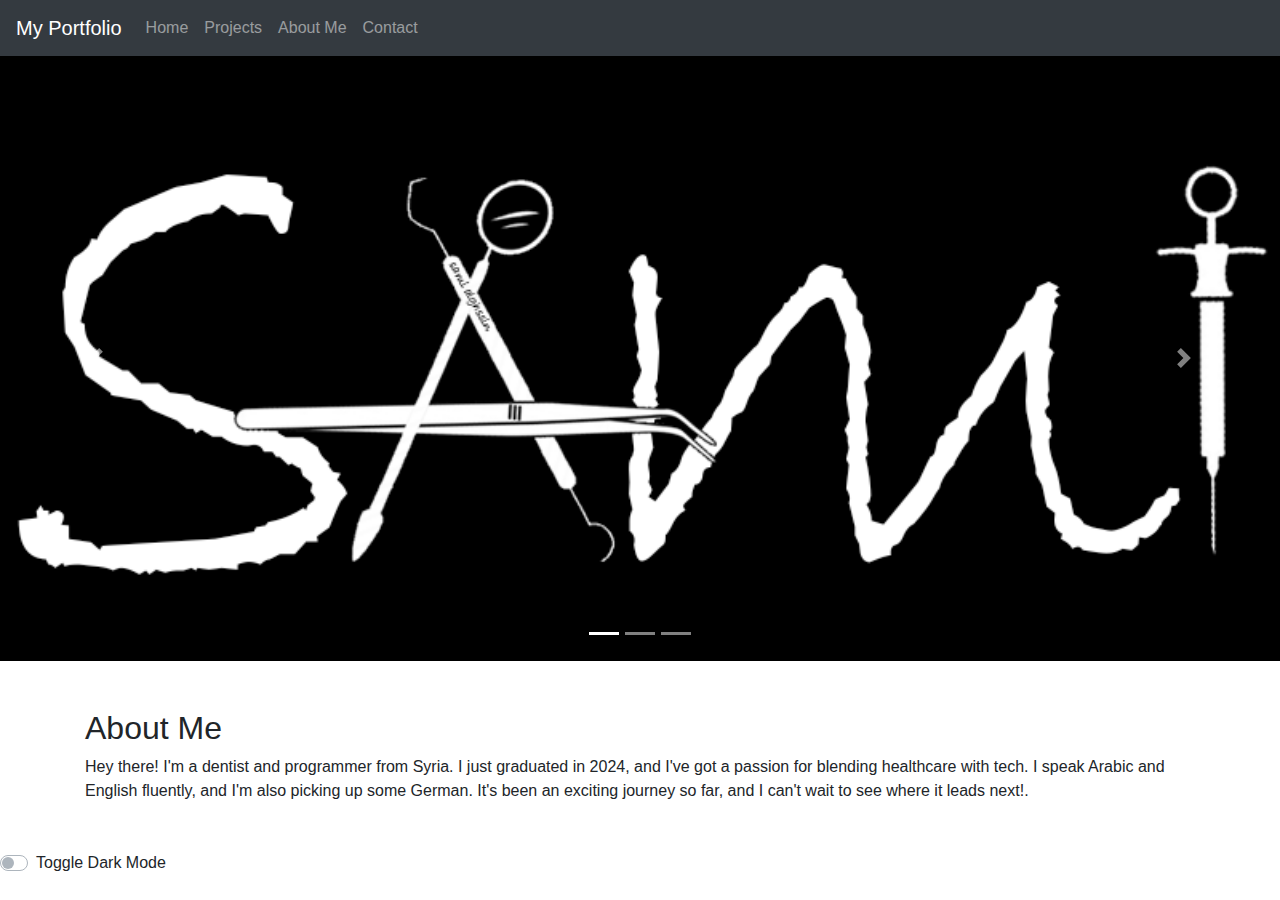
==== index.html @ b8c18072 "Add files via upload" ====
﻿<!DOCTYPE html>
<html lang="en">
<head>
    <meta charset="UTF-8">
    <meta name="viewport" content="width=device-width, initial-scale=1.0">
    <title>My Portfolio</title>
    <link rel="stylesheet" href="https://stackpath.bootstrapcdn.com/bootstrap/4.5.2/css/bootstrap.min.css">
    <link rel="stylesheet" href="css/style.css">
</head>
<body>
    <nav class="navbar navbar-expand-lg navbar-dark bg-dark">
        <a class="navbar-brand" href="index.html">My Portfolio</a>
        <button class="navbar-toggler" type="button" data-toggle="collapse" data-target="#navbarNav" aria-controls="navbarNav" aria-expanded="false" aria-label="Toggle navigation">
            <span class="navbar-toggler-icon"></span>
        </button>
        <div class="collapse navbar-collapse" id="navbarNav">
            <ul class="navbar-nav">
                <li class="nav-item"><a class="nav-link" href="index.html">Home</a></li>
                <li class="nav-item"><a class="nav-link" href="projects.html">Projects</a></li>
                <li class="nav-item"><a class="nav-link" href="about.html">About Me</a></li>
                <li class="nav-item"><a class="nav-link" href="contact.html">Contact</a></li>
            </ul>
        </div>
    </nav>
    <div id="carouselExample" class="carousel slide" data-ride="carousel">
        <ol class="carousel-indicators">
            <li data-target="#carouselExample" data-slide-to="0" class="active"></li>
            <li data-target="#carouselExample" data-slide-to="1"></li>
            <li data-target="#carouselExample" data-slide-to="2"></li>
        </ol>
        <div class="carousel-inner">
            <div class="carousel-item active">
                <img src="slides/slide1.png" class="d-block w-100" alt="Slide 1">
            </div>
            <div class="carousel-item">
                <img src="slides/slide2.jpg" class="d-block w-100" alt="Slide 2">
            </div>
            <div class="carousel-item">
                <img src="slides/slide3.png" class="d-block actual-size" alt="Slide 3">
            </div>
        </div>
        <a class="carousel-control-prev" href="#carouselExample" role="button" data-slide="prev">
            <span class="carousel-control-prev-icon" aria-hidden="true"></span>
            <span class="sr-only">Previous</span>
        </a>
        <a class="carousel-control-next" href="#carouselExample" role="button" data-slide="next">
            <span class="carousel-control-next-icon" aria-hidden="true"></span>
            <span class="sr-only">Next</span>
        </a>
    </div>
    <main class="container">
        <section id="about" class="parallax my-5">
            <h2 class="fade-in">About Me</h2>
            <p class="fade-in">Hey there! I'm a dentist and programmer from Syria. I just graduated in 2024, and I've got a passion for blending healthcare with tech. I speak Arabic and English fluently, and I'm also picking up some German. It's been an exciting journey so far, and I can't wait to see where it leads next!.</p>
        </section>
    </main>
    <div class="custom-control custom-switch">
        <input type="checkbox" class="custom-control-input" id="darkModeSwitch">
        <label class="custom-control-label" for="darkModeSwitch">Toggle Dark Mode</label>
    </div>
    <script src="https://code.jquery.com/jquery-3.5.1.slim.min.js"></script>
    <script src="https://cdn.jsdelivr.net/npm/bootstrap@4.5.2/dist/js/bootstrap.bundle.min.js"></script>
    <script src="js/scripts.js"></script>
</body>
</html>
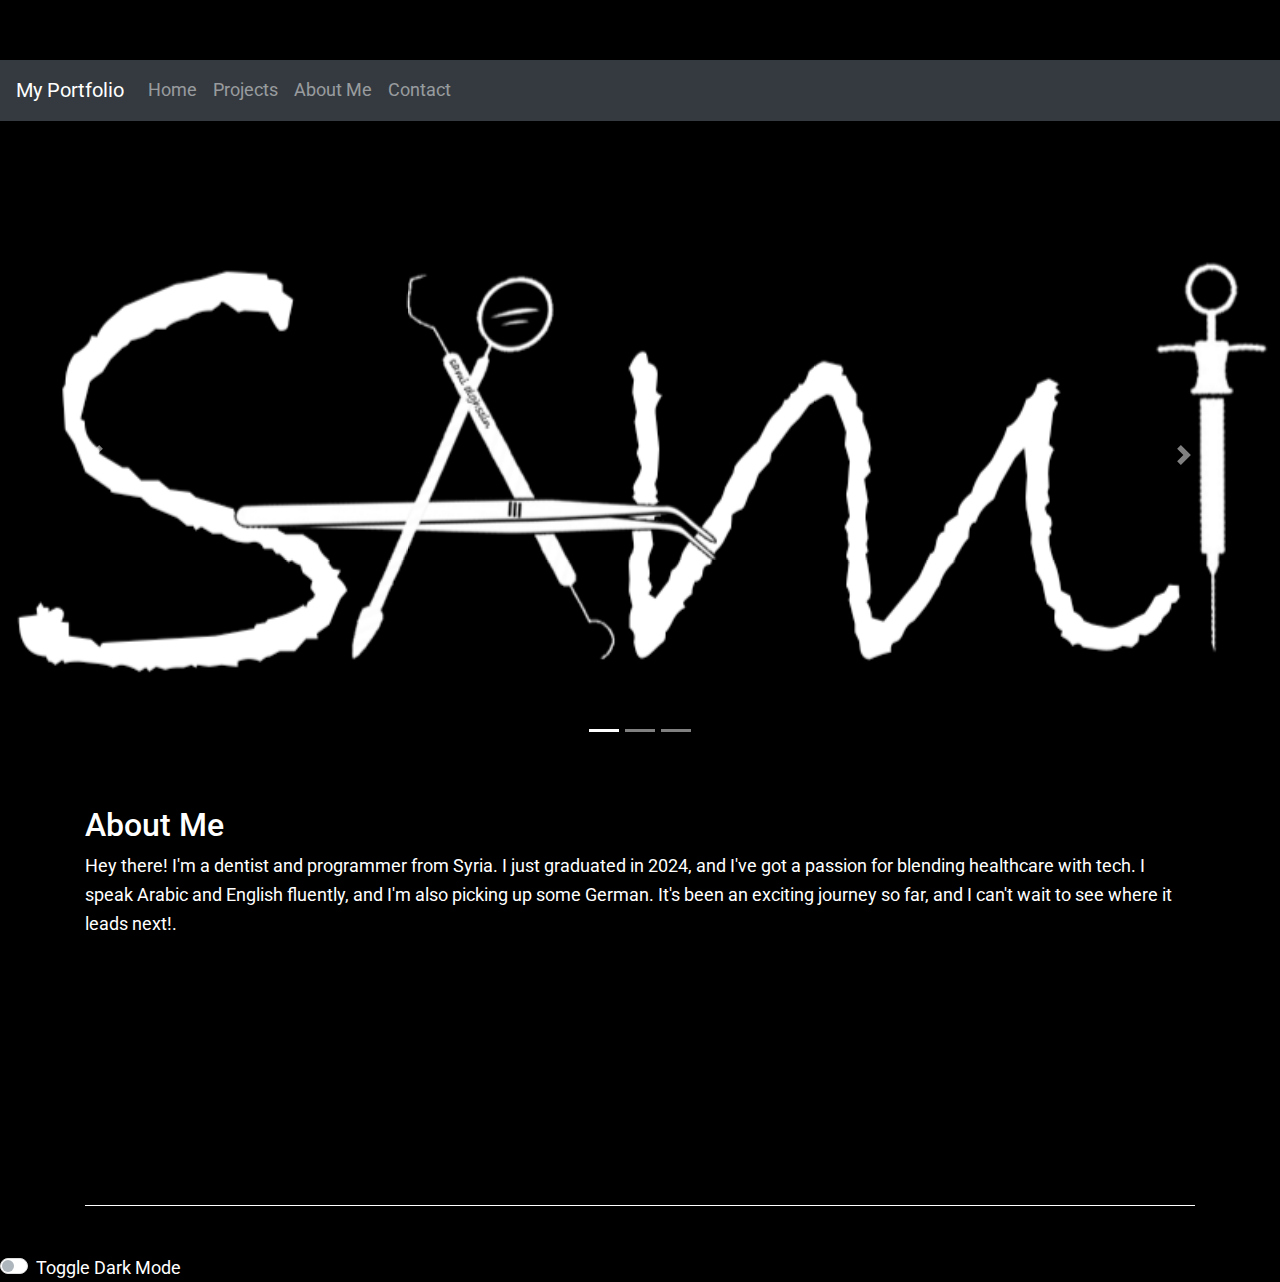
==== commit a1127ae6: "Update index.html" ====
--- a/index.html
+++ b/index.html
@@ -33,7 +33,7 @@
                 <img src="slides/slide1.png" class="d-block w-100" alt="Slide 1">
             </div>
             <div class="carousel-item">
-                <img src="slides/slide2.jpg" class="d-block w-100" alt="Slide 2">
+                <img src="slides/slide2.png" class="d-block w-100" alt="Slide 2">
             </div>
             <div class="carousel-item">
                 <img src="slides/slide3.png" class="d-block actual-size" alt="Slide 3">
--- a/css/style.css
+++ b/css/style.css
@@ -0,0 +1,130 @@
+@import url('https://fonts.googleapis.com/css2?family=Roboto&display=swap');
+
+* {
+    margin: 0;
+    padding: 0;
+    box-sizing: border-box;
+}
+
+body {
+    background-color: black;
+    color: white;
+    font-family: 'Roboto', sans-serif;
+    font-size: 18px;
+    line-height: 1.6;
+    padding-top: 60px;
+}
+
+nav {
+    margin-bottom: 2rem;
+    background-color: black;
+    border: none;
+    position: fixed;
+    top: 0;
+    width: 100%;
+    z-index: 1000
+    
+}
+
+    nav .navbar-nav .nav-link {
+        color: white;
+        border: none;
+    }
+
+        nav .navbar-nav .nav-link:hover,
+        nav .navbar-nav .nav-link.active {
+            background-color: black;
+            color: lightgray;
+        }
+
+section {
+    border-bottom: 1px solid white;
+    padding-bottom: 1.5rem;
+    color: white;
+}
+
+form {
+    max-width: 600px;
+    margin: auto;
+    color: white;
+}
+
+button[type="submit"] {
+    background-color: #007bff;
+    border-color: #007bff;
+    color: white;
+    font-size: 18px;
+}
+
+a {
+    color: white;
+    font-size: 18px;
+}
+
+    a:hover {
+        color: lightgray;
+    }
+
+.carousel {
+    background-color: black;
+}
+
+.carousel-caption {
+    color: white;
+}
+
+.carousel-item img.actual-size {
+    display: block;
+    max-width: 150%;
+    width: auto;
+    height: auto;
+    margin: 0 auto;
+}
+
+.parallax {
+    background-image: url('your-image.jpg');
+    min-height: 400px;
+    background-attachment: fixed;
+    background-position: center;
+    background-repeat: no-repeat;
+    background-size: cover;
+}
+
+.fade-in {
+    animation: fadeIn 2s ease-in-out;
+}
+
+@keyframes fadeIn {
+    from {
+        opacity: 0;
+    }
+
+    to {
+        opacity: 1;
+    }
+}
+
+body.dark-mode {
+    background-color: #121212;
+    color: #ffffff;
+}
+
+    body.dark-mode a {
+        color: #ffffff;
+    }
+
+        body.dark-mode a:hover {
+            color: lightgray;
+        }
+
+/* Dark mode toggle switch */
+.custom-control-input:checked ~ .custom-control-label::before {
+    background-color: #007bff;
+    border-color: #007bff;
+}
+
+.custom-control-label::before {
+    background-color: white;
+    border: 1px solid #ddd;
+    transition: background-color 0.3s, border-color 0.3s;
+}
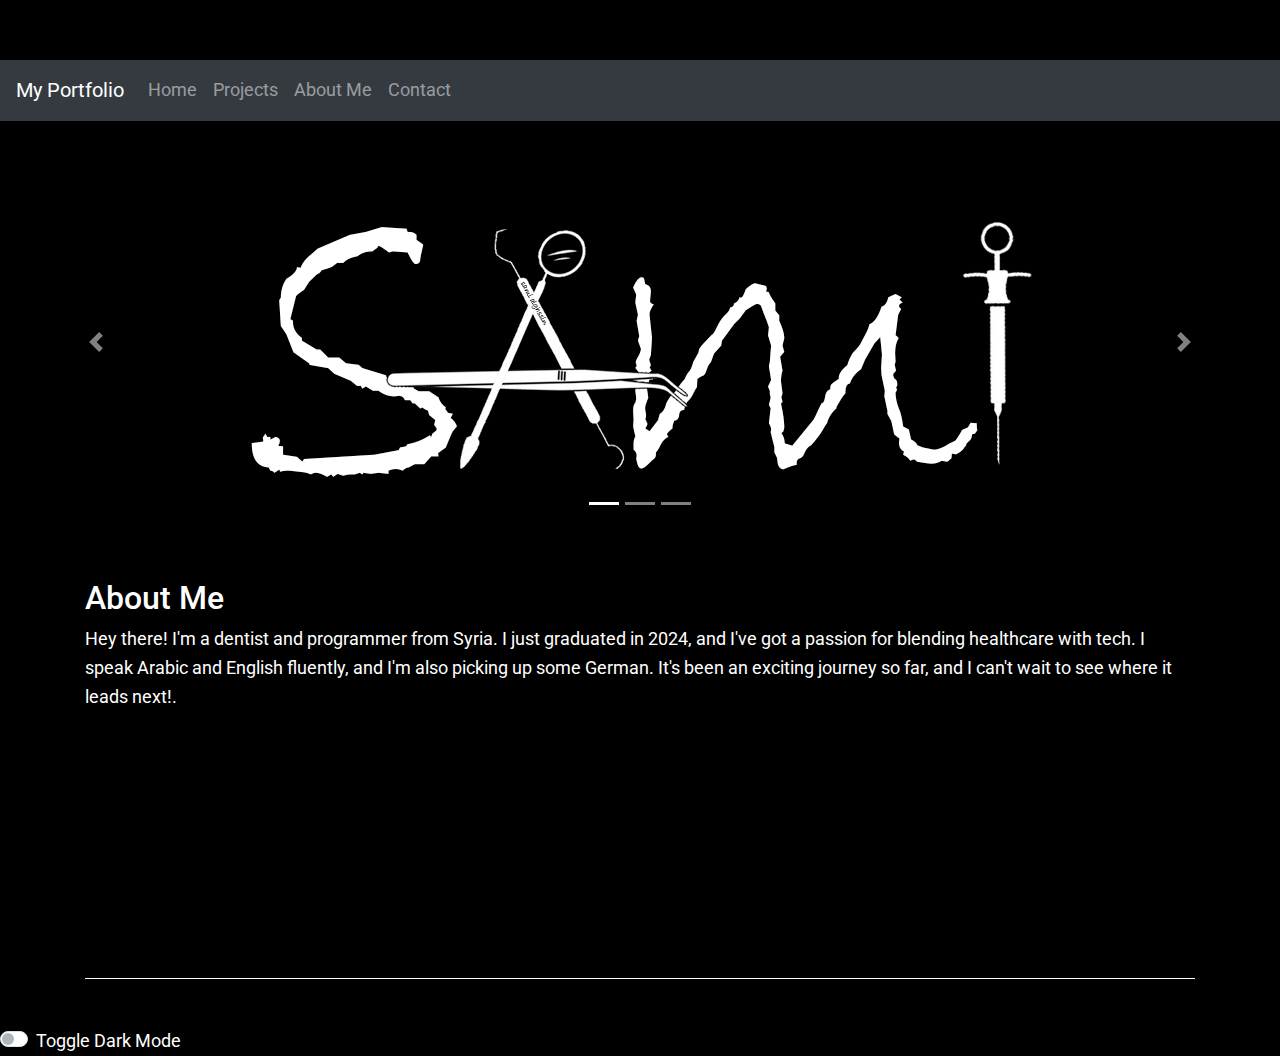
==== commit 2e9d3f23: "Update index.html" ====
--- a/index.html
+++ b/index.html
@@ -30,10 +30,10 @@
         </ol>
         <div class="carousel-inner">
             <div class="carousel-item active">
-                <img src="slides/slide1.png" class="d-block w-100" alt="Slide 1">
+                <img src="slides/slide1.png" class="d-block actual-size" alt="Slide 1">
             </div>
             <div class="carousel-item">
-                <img src="slides/slide2.png" class="d-block w-100" alt="Slide 2">
+                <img src="slides/slide2.png" class="d-block actual-size" alt="Slide 2">
             </div>
             <div class="carousel-item">
                 <img src="slides/slide3.png" class="d-block actual-size" alt="Slide 3">
--- a/css/style.css
+++ b/css/style.css
@@ -72,17 +72,18 @@
 .carousel-caption {
     color: white;
 }
-
 .carousel-item img.actual-size {
     display: block;
-    max-width: 150%;
+    max-width: none; /* Ensures the image is not constrained by the container */
     width: auto;
     height: auto;
-    margin: 0 auto;
+    margin: 0 auto; /* Centers the image */
 }
 
+
+
 .parallax {
-    background-image: url('your-image.jpg');
+    background-image: url('https://github.com/samsom2002/MyNameIs/blob/main/slides/slide2.png');
     min-height: 400px;
     background-attachment: fixed;
     background-position: center;
